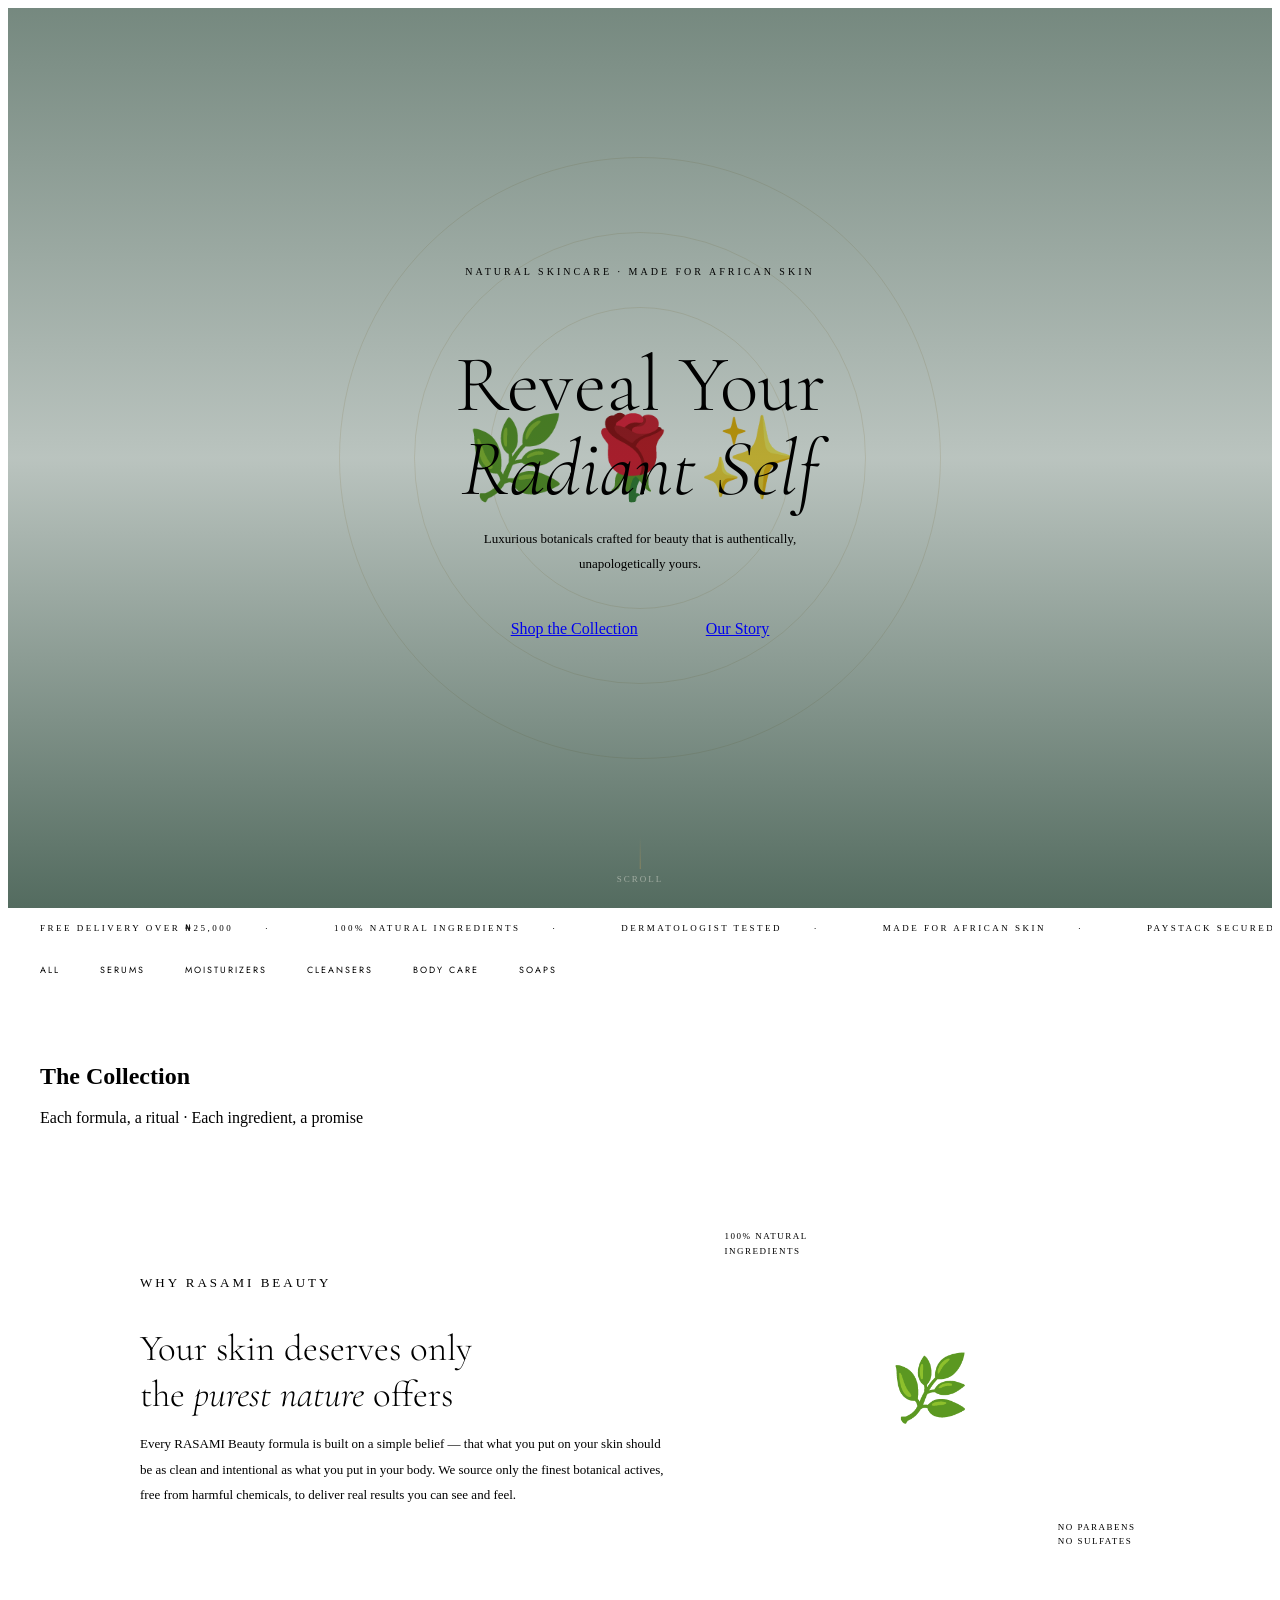
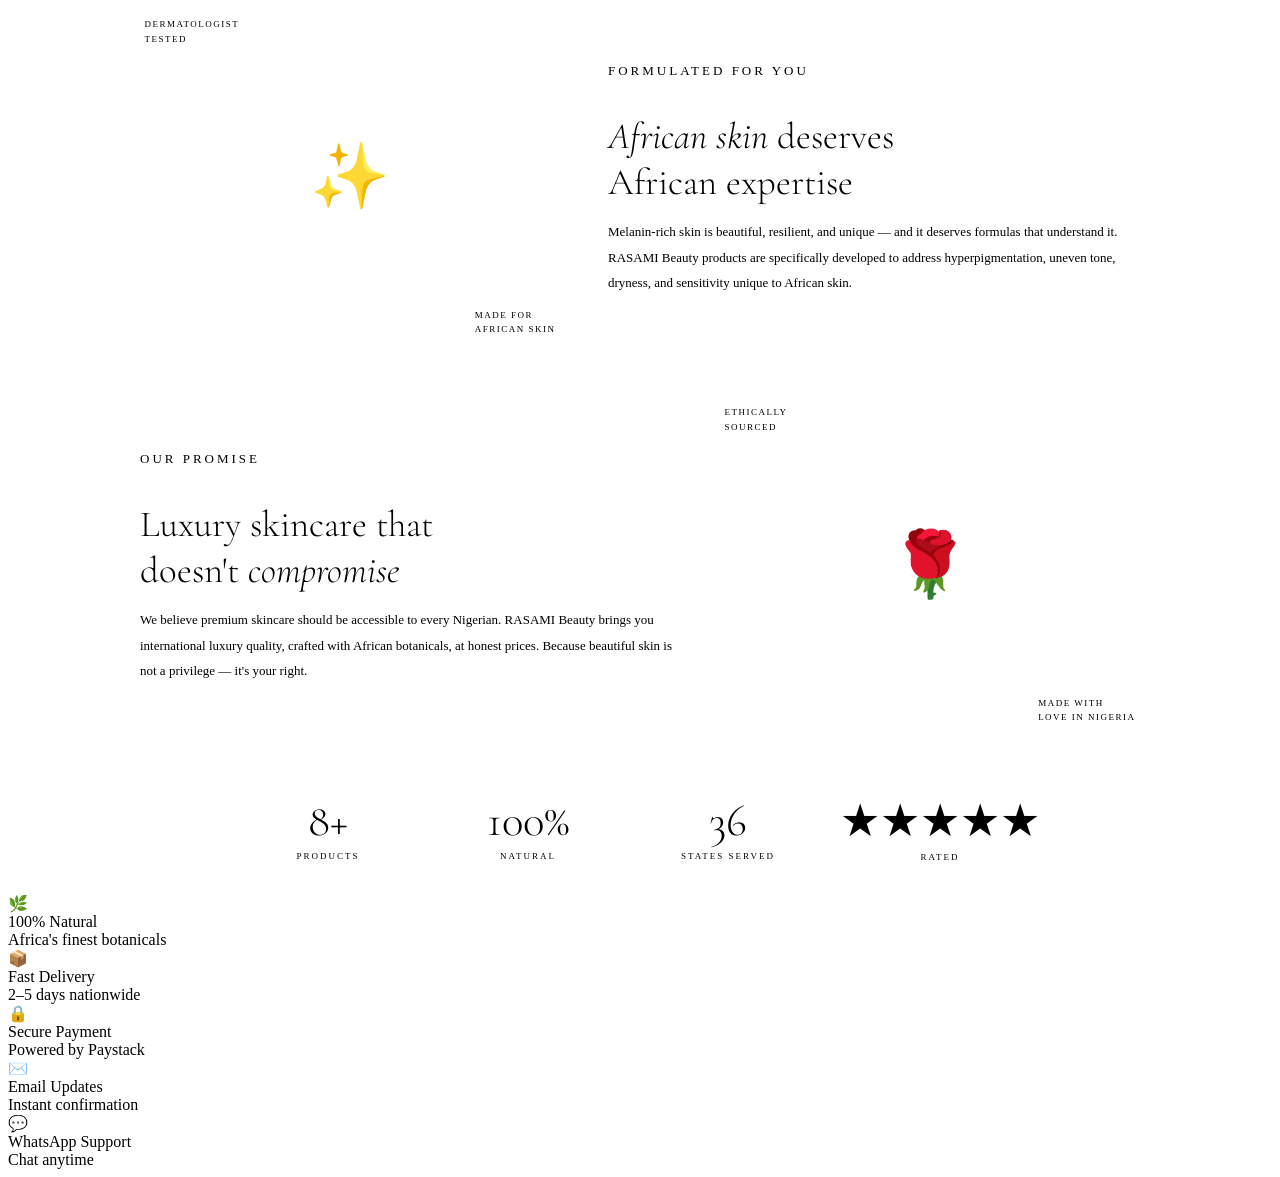
==== index.html @ 2c818f65 "Add files via upload" ====
<!DOCTYPE html>
<html lang="en">
<head>
<meta charset="UTF-8">
<meta name="viewport" content="width=device-width, initial-scale=1.0">
<title>RASAMI Beauty – Natural Skincare</title>
<script src="https://js.paystack.co/v1/inline.js"></script>
<link href="https://fonts.googleapis.com/css2?family=Cormorant+Garamond:ital,wght@0,300;0,400;0,500;1,300;1,400&family=Jost:wght@300;400;500&display=swap" rel="stylesheet">
<link rel="stylesheet" href="assets/style.css">
<style>
.video-hero{position:relative;height:100svh;min-height:500px;display:flex;align-items:center;justify-content:center;overflow:hidden;background:var(--gd)}
.video-hero video{position:absolute;inset:0;width:100%;height:100%;object-fit:cover;opacity:.45}
.video-placeholder{position:absolute;inset:0;background:linear-gradient(135deg,var(--gd) 0%,var(--gm) 50%,var(--gs) 100%);display:flex;align-items:center;justify-content:center}
.vp-emojis{font-size:clamp(48px,10vw,80px);animation:floatEmoji 4s ease-in-out infinite;letter-spacing:1rem;position:relative;z-index:1}
@keyframes floatEmoji{0%,100%{transform:translateY(0)}50%{transform:translateY(-14px)}}
.vp-ring{position:absolute;border-radius:50%;border:1px solid rgba(184,150,90,.2);animation:pulse 3s ease-in-out infinite}
.vp-r1{width:min(300px,70vw);height:min(300px,70vw)}
.vp-r2{width:min(450px,90vw);height:min(450px,90vw);animation-delay:.8s}
.vp-r3{width:min(600px,110vw);height:min(600px,110vw);animation-delay:1.6s}
@keyframes pulse{0%,100%{transform:scale(1);opacity:.5}50%{transform:scale(1.05);opacity:.2}}
.video-hero::after{content:'';position:absolute;inset:0;background:linear-gradient(to bottom,rgba(26,58,42,.6) 0%,rgba(26,58,42,.3) 50%,rgba(26,58,42,.75) 100%);pointer-events:none;z-index:1}
.hero-content{position:relative;z-index:2;text-align:center;padding:1.5rem;max-width:680px;width:100%}
.hero-tag{font-size:10px;letter-spacing:3px;text-transform:uppercase;color:var(--goldl);margin-bottom:1rem;display:block}
.hero-content h1{font-family:'Cormorant Garamond',serif;font-size:clamp(2.5rem,8vw,5rem);font-weight:300;color:var(--iv);line-height:1.05;margin-bottom:1rem}
.hero-content h1 em{color:var(--goldl);font-style:italic}
.hero-content p{color:var(--gmt);font-size:13px;font-weight:300;max-width:380px;margin:0 auto 2rem;line-height:1.9}
.hero-btns{display:flex;gap:.75rem;justify-content:center;flex-wrap:wrap}
.hero-btns a{width:auto;padding:12px 28px}
.scroll-hint{position:absolute;bottom:1.5rem;left:50%;transform:translateX(-50%);z-index:2;display:flex;flex-direction:column;align-items:center;gap:5px;color:rgba(248,244,236,.45);font-size:9px;letter-spacing:2px;text-transform:uppercase;animation:bob 2s ease-in-out infinite}
.scroll-hint span{width:1px;height:32px;background:linear-gradient(to bottom,transparent,rgba(184,150,90,.5));display:block}
@keyframes bob{0%,100%{transform:translateX(-50%) translateY(0)}50%{transform:translateX(-50%) translateY(5px)}}
.marquee-strip{background:var(--gold);padding:.55rem 0;overflow:hidden;white-space:nowrap}
.marquee-inner{display:inline-flex;animation:marquee 20s linear infinite}
.marquee-inner span{font-size:9px;letter-spacing:2.5px;text-transform:uppercase;color:var(--gd);font-weight:500;padding:0 2rem}
.marquee-inner span::after{content:'·';margin-left:2rem}
@keyframes marquee{from{transform:translateX(0)}to{transform:translateX(-50%)}}
.strip{background:var(--ivw);border-bottom:1px solid var(--ivd);padding:.75rem 1rem;display:flex;gap:.5rem;overflow-x:auto;-webkit-overflow-scrolling:touch;scrollbar-width:none}
.strip::-webkit-scrollbar{display:none}
.cat-btn{background:transparent;border:1px solid var(--ivd);padding:7px 16px;font-size:9px;letter-spacing:2px;text-transform:uppercase;color:var(--tmu);white-space:nowrap;transition:all .2s;font-weight:400;cursor:pointer;flex-shrink:0;font-family:'Jost',sans-serif}
.cat-btn.active,.cat-btn:hover{background:var(--gd);color:var(--iv);border-color:var(--gd)}
.products-section{padding:2.5rem 1rem}
.grid{display:grid;grid-template-columns:repeat(2,1fr);gap:1rem;max-width:1150px;margin:0 auto}
.pcard{background:var(--white);border:1px solid var(--ivd);transition:transform .25s,box-shadow .25s;position:relative;cursor:pointer}
.pcard:hover{transform:translateY(-4px);box-shadow:0 12px 28px rgba(26,58,42,.12)}
.pcard-img{aspect-ratio:1;overflow:hidden;position:relative;background:var(--ivw)}
.pcard-img img{width:100%;height:100%;object-fit:cover;transition:transform .4s}
.pcard:hover .pcard-img img{transform:scale(1.04)}
.badge{position:absolute;top:8px;left:8px;background:var(--gd);color:var(--iv);font-size:8px;letter-spacing:2px;text-transform:uppercase;padding:3px 8px;font-weight:400;z-index:1}
.badge.new{background:var(--gold);color:var(--gd)}
.badge.out{background:var(--danger);color:var(--white);left:auto;right:8px}
.pcard-body{padding:.75rem}
.pcard-cat{font-size:8px;letter-spacing:2px;text-transform:uppercase;color:var(--tmu);margin-bottom:3px}
.pcard-name{font-family:'Cormorant Garamond',serif;font-size:1rem;font-weight:400;color:var(--td);margin-bottom:3px;line-height:1.2}
.pcard-key{font-size:9px;color:var(--gs);margin-bottom:8px;font-weight:300;line-height:1.5}
.pcard-foot{display:flex;align-items:center;justify-content:space-between;gap:.5rem}
.pcard-price{font-size:13px;font-weight:500;color:var(--gd)}
.add-btn{background:var(--gd);color:var(--iv);border:none;padding:7px 12px;font-size:9px;letter-spacing:1.5px;text-transform:uppercase;font-weight:400;transition:background .2s;cursor:pointer;font-family:'Jost',sans-serif}
.add-btn:hover{background:var(--gs)}
.out-btn{background:var(--ivd);color:var(--tmu);border:none;padding:7px 12px;font-size:9px;text-transform:uppercase;cursor:not-allowed;font-family:'Jost',sans-serif}
.view-tip{font-size:9px;letter-spacing:1px;color:var(--tmu);display:block;text-align:center;margin-top:4px;font-weight:300}
/* HEALTH SECTION */
.health-section{padding:2.5rem 1.25rem;background:var(--iv)}
.health-inner{max-width:1000px;margin:0 auto}
.health-block{display:flex;flex-direction:column;gap:2rem;margin-bottom:2.5rem}
.health-block:last-child{margin-bottom:0}
.health-text{flex:1}
.health-tag{font-size:9px;letter-spacing:3px;text-transform:uppercase;color:var(--gold);margin-bottom:.6rem;font-weight:400}
.health-text h2{font-family:'Cormorant Garamond',serif;font-size:clamp(1.5rem,5vw,2.3rem);font-weight:300;color:var(--gd);line-height:1.25;margin-bottom:.75rem}
.health-text h2 em{color:var(--gold);font-style:italic}
.health-text p{font-size:13px;color:var(--tm);line-height:1.95;font-weight:300}
.health-img-wrap{position:relative;align-self:center;width:100%;max-width:380px;margin:0 auto}
.health-placeholder{width:100%;aspect-ratio:4/3;background:linear-gradient(135deg,var(--gd),var(--gm));display:flex;align-items:center;justify-content:center;font-size:clamp(36px,8vw,64px)}
.health-float-badge{position:absolute;background:var(--gd);color:var(--iv);padding:.5rem .9rem;font-size:9px;letter-spacing:1.5px;text-transform:uppercase;font-weight:300;line-height:1.6}
.health-float-badge.tl{top:-10px;left:-10px}
.health-float-badge.br{bottom:-10px;right:-10px;background:var(--gold);color:var(--gd)}
.health-divider{height:1px;background:linear-gradient(to right,transparent,var(--ivd),transparent);margin:2rem 0}
.stats-band{background:var(--gd);padding:2rem 1.25rem}
.stats-inner{max-width:800px;margin:0 auto;display:grid;grid-template-columns:repeat(2,1fr);gap:1.5rem;text-align:center}
.stat-item .sv{font-family:'Cormorant Garamond',serif;font-size:clamp(1.8rem,6vw,2.8rem);font-weight:300;color:var(--goldl)}
.stat-item .sl{font-size:9px;letter-spacing:2px;text-transform:uppercase;color:var(--gmt);margin-top:3px;font-weight:300}
@media(min-width:600px){
  .grid{grid-template-columns:repeat(3,1fr)}
  .health-block{flex-direction:row;align-items:center;gap:3rem}
  .health-block.rev{flex-direction:row-reverse}
  .health-img-wrap{max-width:420px;flex-shrink:0}
  .stats-inner{grid-template-columns:repeat(4,1fr)}
  .pcard-name{font-size:1.1rem}
}
@media(min-width:900px){.grid{grid-template-columns:repeat(4,1fr)}.products-section{padding:3rem 2rem}}
</style>
</head>
<body>

<section class="video-hero">
  <div class="video-placeholder">
    <div class="vp-ring vp-r1"></div><div class="vp-ring vp-r2"></div><div class="vp-ring vp-r3"></div>
    <div class="vp-emojis">🌿🌹✨</div>
  </div>
  <!--
  TO ADD YOUR VIDEO:
  1. Upload to Cloudinary → copy the URL
  2. Delete the video-placeholder div above
  3. Uncomment and replace URL below:
  <video autoplay muted loop playsinline>
    <source src="YOUR_CLOUDINARY_VIDEO_URL" type="video/mp4">
  </video>
  -->
  <div class="hero-content">
    <span class="hero-tag">Natural Skincare · Made for African Skin</span>
    <h1>Reveal Your<br><em>Radiant Self</em></h1>
    <p>Luxurious botanicals crafted for beauty that is authentically, unapologetically yours.</p>
    <div class="hero-btns">
      <a class="btn-gold" href="#products">Shop the Collection</a>
      <a class="btn-ghost" href="about.html">Our Story</a>
    </div>
  </div>
  <div class="scroll-hint"><span></span>Scroll</div>
</section>

<div class="marquee-strip">
  <div class="marquee-inner">
    <span>Free Delivery Over ₦25,000</span><span>100% Natural Ingredients</span><span>Dermatologist Tested</span>
    <span>Made for African Skin</span><span>Paystack Secured Checkout</span><span>WhatsApp Support</span>
    <span>Free Delivery Over ₦25,000</span><span>100% Natural Ingredients</span><span>Dermatologist Tested</span>
    <span>Made for African Skin</span><span>Paystack Secured Checkout</span><span>WhatsApp Support</span>
  </div>
</div>

<div class="strip">
  <button class="cat-btn active" onclick="filterCat('all',this)">All</button>
  <button class="cat-btn" onclick="filterCat('Serum',this)">Serums</button>
  <button class="cat-btn" onclick="filterCat('Moisturizer',this)">Moisturizers</button>
  <button class="cat-btn" onclick="filterCat('Cleanser',this)">Cleansers</button>
  <button class="cat-btn" onclick="filterCat('Body',this)">Body Care</button>
  <button class="cat-btn" onclick="filterCat('Soap',this)">Soaps</button>
</div>

<section class="products-section" id="products">
  <div class="sec-head reveal"><h2>The Collection</h2><p>Each formula, a ritual · Each ingredient, a promise</p></div>
  <div class="grid" id="productsGrid"></div>
</section>

<section class="health-section">
  <div class="health-inner">
    <div class="health-block reveal">
      <div class="health-text">
        <p class="health-tag">Why RASAMI Beauty</p>
        <h2>Your skin deserves only<br>the <em>purest nature</em> offers</h2>
        <p>Every RASAMI Beauty formula is built on a simple belief — that what you put on your skin should be as clean and intentional as what you put in your body. We source only the finest botanical actives, free from harmful chemicals, to deliver real results you can see and feel.</p>
      </div>
      <div class="health-img-wrap">
        <div class="health-placeholder">🌿</div>
        <div class="health-float-badge tl">100% Natural<br>Ingredients</div>
        <div class="health-float-badge br">No Parabens<br>No Sulfates</div>
      </div>
    </div>
    <div class="health-divider"></div>
    <div class="health-block rev reveal">
      <div class="health-text">
        <p class="health-tag">Formulated for You</p>
        <h2><em>African skin</em> deserves<br>African expertise</h2>
        <p>Melanin-rich skin is beautiful, resilient, and unique — and it deserves formulas that understand it. RASAMI Beauty products are specifically developed to address hyperpigmentation, uneven tone, dryness, and sensitivity unique to African skin.</p>
      </div>
      <div class="health-img-wrap">
        <div class="health-placeholder">✨</div>
        <div class="health-float-badge tl">Dermatologist<br>Tested</div>
        <div class="health-float-badge br">Made for<br>African Skin</div>
      </div>
    </div>
    <div class="health-divider"></div>
    <div class="health-block reveal">
      <div class="health-text">
        <p class="health-tag">Our Promise</p>
        <h2>Luxury skincare that<br>doesn't <em>compromise</em></h2>
        <p>We believe premium skincare should be accessible to every Nigerian. RASAMI Beauty brings you international luxury quality, crafted with African botanicals, at honest prices. Because beautiful skin is not a privilege — it's your right.</p>
      </div>
      <div class="health-img-wrap">
        <div class="health-placeholder">🌹</div>
        <div class="health-float-badge tl">Ethically<br>Sourced</div>
        <div class="health-float-badge br">Made with<br>Love in Nigeria</div>
      </div>
    </div>
  </div>
</section>

<div class="stats-band">
  <div class="stats-inner">
    <div class="stat-item"><div class="sv">8+</div><div class="sl">Products</div></div>
    <div class="stat-item"><div class="sv">100%</div><div class="sl">Natural</div></div>
    <div class="stat-item"><div class="sv">36</div><div class="sl">States Served</div></div>
    <div class="stat-item"><div class="sv">★★★★★</div><div class="sl">Rated</div></div>
  </div>
</div>

<div class="features reveal">
  <div class="feat-grid">
    <div><div class="fi">🌿</div><div class="feat-title">100% Natural</div><div class="feat-desc">Africa's finest botanicals</div></div>
    <div><div class="fi">📦</div><div class="feat-title">Fast Delivery</div><div class="feat-desc">2–5 days nationwide</div></div>
    <div><div class="fi">🔒</div><div class="feat-title">Secure Payment</div><div class="feat-desc">Powered by Paystack</div></div>
    <div><div class="fi">✉️</div><div class="feat-title">Email Updates</div><div class="feat-desc">Instant confirmation</div></div>
    <div><div class="fi">💬</div><div class="feat-title">WhatsApp Support</div><div class="feat-desc">Chat anytime</div></div>
  </div>
</div>

<script src="assets/app.js"></script>
<script>
renderNav(); renderFooter(); injectCartAndModal(); updateCartUI();
function renderProducts(filter){
  const list=filter==='all'?PRODUCTS:PRODUCTS.filter(p=>p.cat===filter);
  document.getElementById('productsGrid').innerHTML=list.map(p=>`
    <div class="pcard reveal" onclick="openProduct(${p.id})">
      <div class="pcard-img">
        <img src="${p.image}" alt="${p.name}" loading="lazy" onerror="this.parentElement.style.background='var(--ivw)';this.remove()">
        ${p.badge?`<div class="badge${p.isNew?' new':''}">${p.badge}</div>`:''}
        ${p.stock===0?`<div class="badge out">Sold Out</div>`:''}
      </div>
      <div class="pcard-body">
        <div class="pcard-cat">${p.cat}</div>
        <div class="pcard-name">${p.name}</div>
        <div class="pcard-key">${p.keyIngredients}</div>
        <div class="pcard-foot">
          <div class="pcard-price">₦${p.price.toLocaleString()}</div>
          ${p.stock>0?`<button class="add-btn" onclick="event.stopPropagation();addToCart(${p.id})">Add</button>`:`<button class="out-btn" disabled>Sold Out</button>`}
        </div>
        <span class="view-tip">Tap for details →</span>
      </div>
    </div>`).join('');
  observeReveal();
}
function filterCat(cat,btn){document.querySelectorAll('.cat-btn').forEach(b=>b.classList.remove('active'));if(btn)btn.classList.add('active');renderProducts(cat);}
function observeReveal(){const io=new IntersectionObserver(e=>e.forEach(x=>{if(x.isIntersecting)x.target.classList.add('visible');}),{threshold:.08});document.querySelectorAll('.reveal:not(.visible)').forEach(el=>io.observe(el));}
renderProducts('all'); observeReveal();
</script>
</body>
</html>
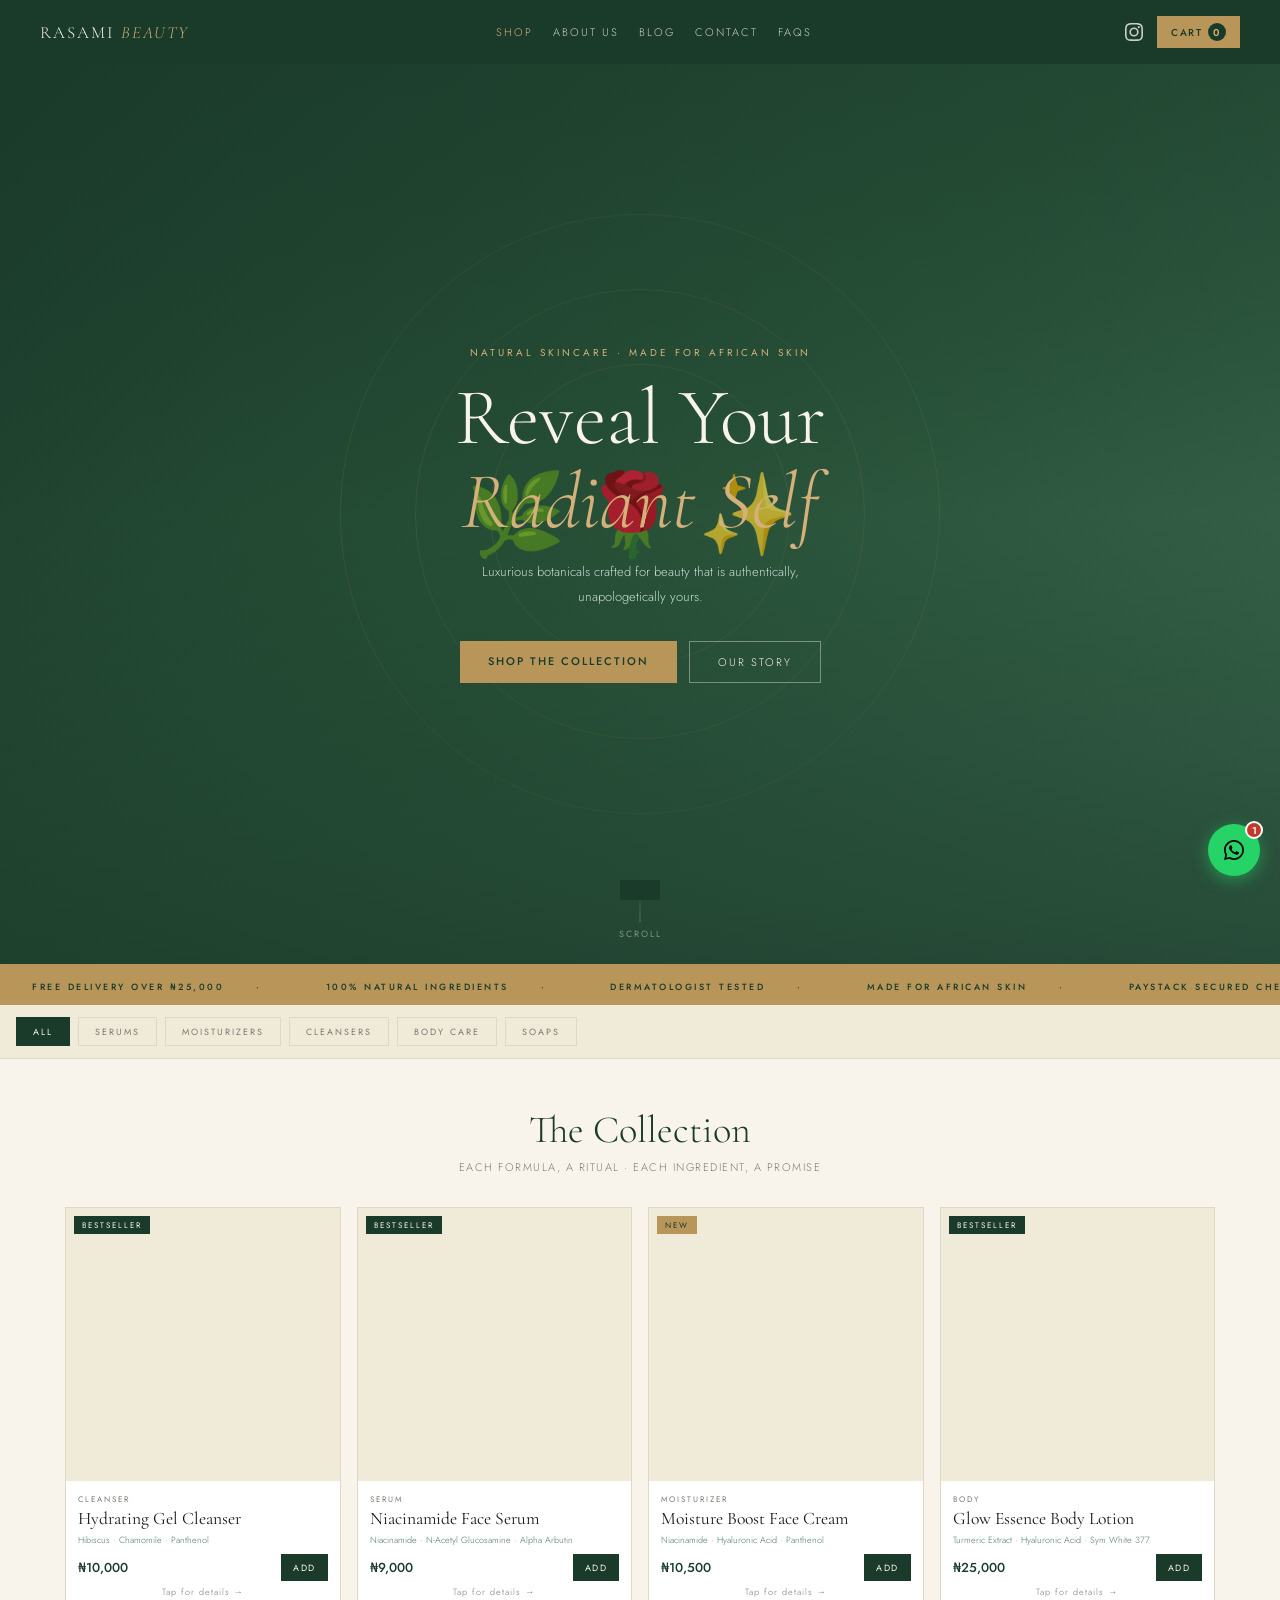
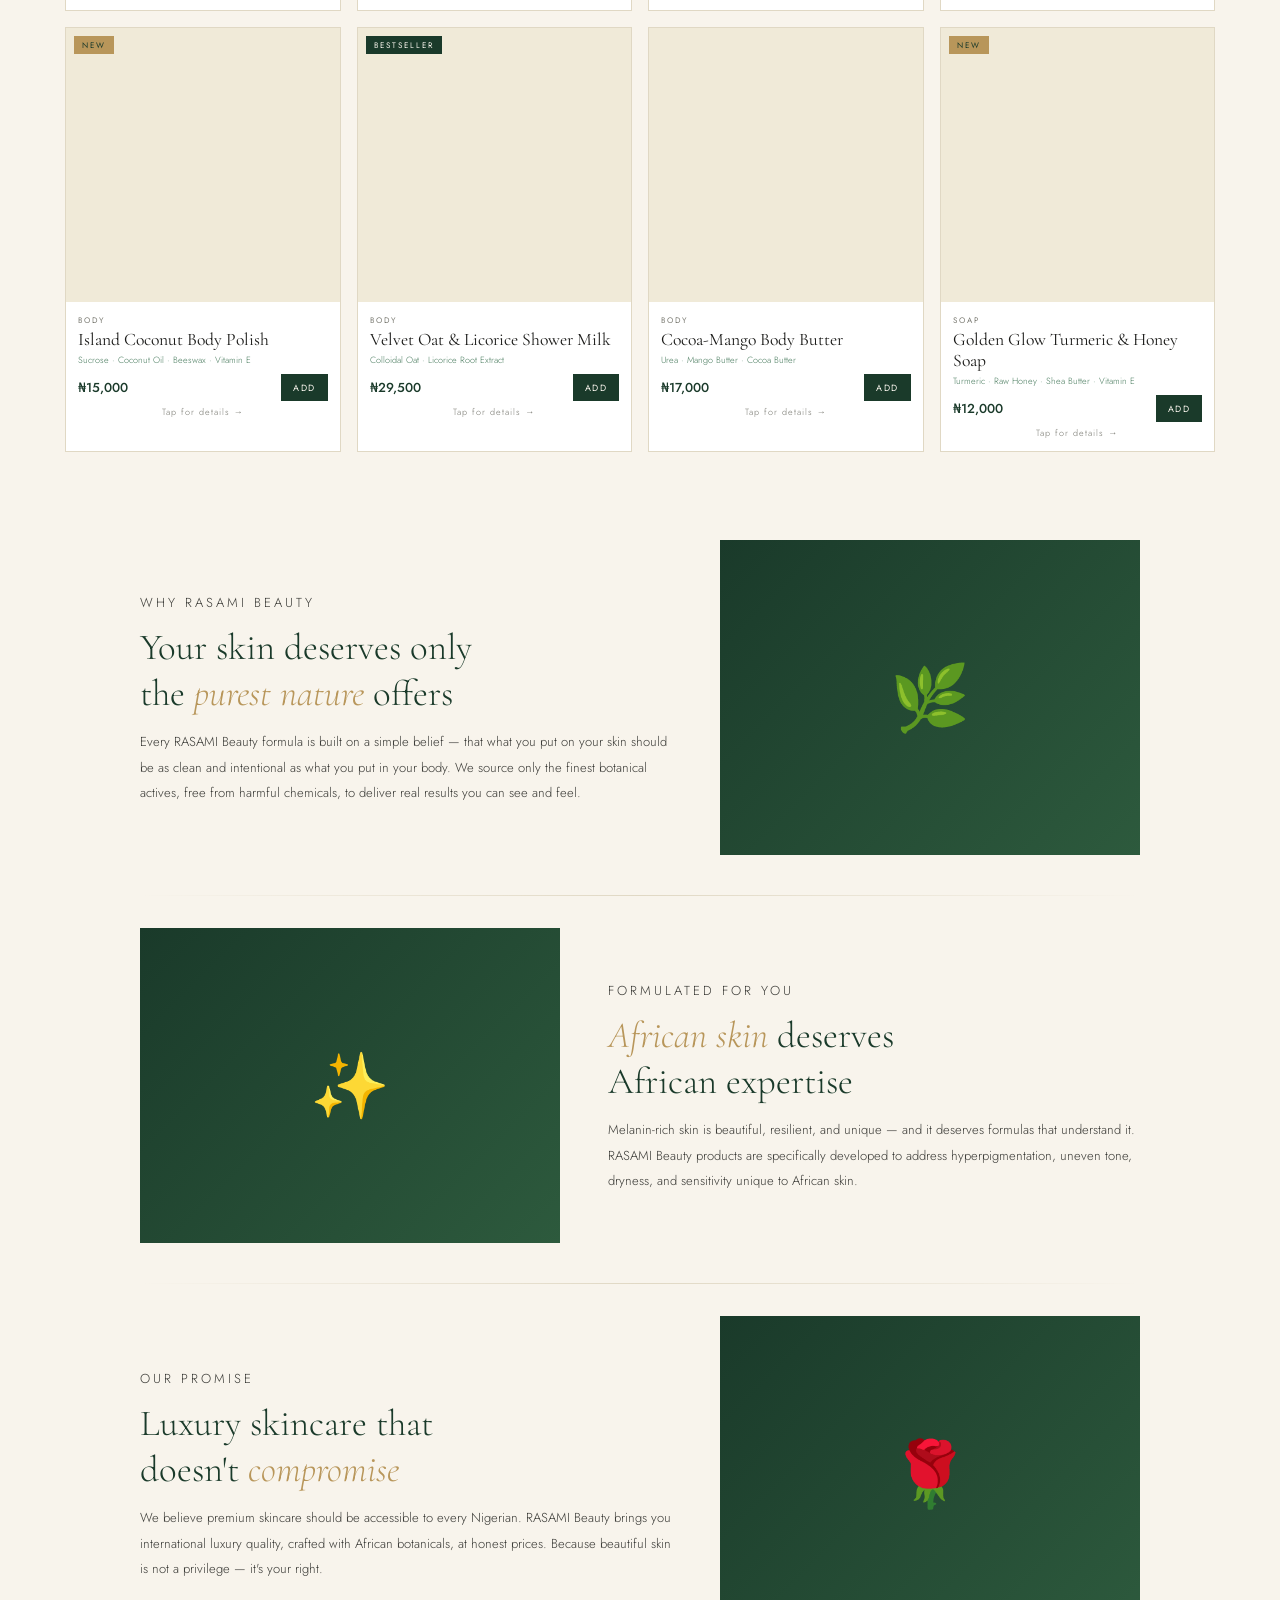
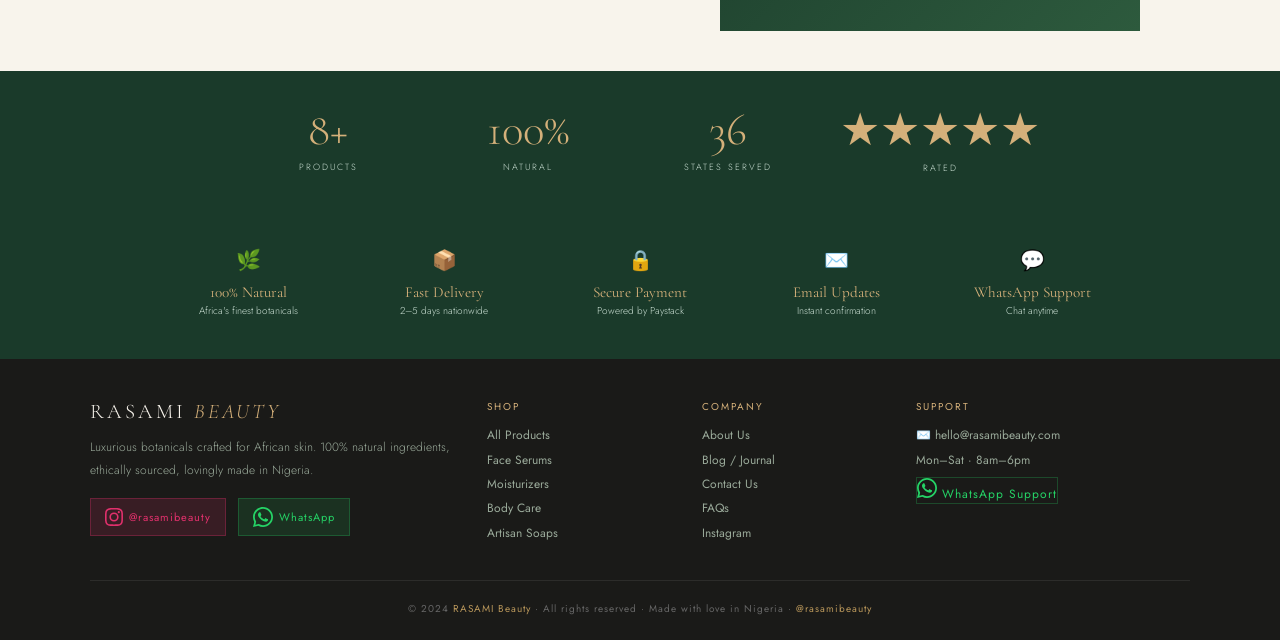
==== commit 8724b128: "Replace placeholders with images in health sections" ====
--- a/index.html
+++ b/index.html
@@ -70,6 +70,7 @@
 .health-text p{font-size:13px;color:var(--tm);line-height:1.95;font-weight:300}
 .health-img-wrap{position:relative;align-self:center;width:100%;max-width:380px;margin:0 auto}
 .health-placeholder{width:100%;aspect-ratio:4/3;background:linear-gradient(135deg,var(--gd),var(--gm));display:flex;align-items:center;justify-content:center;font-size:clamp(36px,8vw,64px)}
+.health-real-img{width:100%;aspect-ratio:4/3;object-fit:cover;display:block}
 .health-float-badge{position:absolute;background:var(--gd);color:var(--iv);padding:.5rem .9rem;font-size:9px;letter-spacing:1.5px;text-transform:uppercase;font-weight:300;line-height:1.6}
 .health-float-badge.tl{top:-10px;left:-10px}
 .health-float-badge.br{bottom:-10px;right:-10px;background:var(--gold);color:var(--gd)}
@@ -149,7 +150,7 @@
         <p>Every RASAMI Beauty formula is built on a simple belief — that what you put on your skin should be as clean and intentional as what you put in your body. We source only the finest botanical actives, free from harmful chemicals, to deliver real results you can see and feel.</p>
       </div>
       <div class="health-img-wrap">
-        <div class="health-placeholder">🌿</div>
+        <img class="health-real-img" src="https://raw.githubusercontent.com/JosephElijah99/Beauty-Brand_Phone-Web/main/Images/Honey%20and%20Honeycomb%20Realistic%20Leaf.jfif" alt="Natural skincare ingredients" onerror="this.parentElement.innerHTML='<div class=health-placeholder>🌿</div>'">
         <div class="health-float-badge tl">100% Natural<br>Ingredients</div>
         <div class="health-float-badge br">No Parabens<br>No Sulfates</div>
       </div>
@@ -162,7 +163,7 @@
         <p>Melanin-rich skin is beautiful, resilient, and unique — and it deserves formulas that understand it. RASAMI Beauty products are specifically developed to address hyperpigmentation, uneven tone, dryness, and sensitivity unique to African skin.</p>
       </div>
       <div class="health-img-wrap">
-        <div class="health-placeholder">✨</div>
+        <img class="health-real-img" src="https://raw.githubusercontent.com/JosephElijah99/Rasama-Beauty-Brand-Website/main/Images/AMB%20Brand%201.JPG" alt="RASAMI Beauty brand ambassador" onerror="this.parentElement.innerHTML='<div class=health-placeholder>✨</div>'">
         <div class="health-float-badge tl">Dermatologist<br>Tested</div>
         <div class="health-float-badge br">Made for<br>African Skin</div>
       </div>
@@ -175,7 +176,7 @@
         <p>We believe premium skincare should be accessible to every Nigerian. RASAMI Beauty brings you international luxury quality, crafted with African botanicals, at honest prices. Because beautiful skin is not a privilege — it's your right.</p>
       </div>
       <div class="health-img-wrap">
-        <div class="health-placeholder">🌹</div>
+        <img class="health-real-img" src="https://raw.githubusercontent.com/JosephElijah99/Rasama-Beauty-Brand-Website/main/Images/AMB%20Brand%206.JPG" alt="RASAMI Beauty luxury skincare" onerror="this.parentElement.innerHTML='<div class=health-placeholder>🌹</div>'">
         <div class="health-float-badge tl">Ethically<br>Sourced</div>
         <div class="health-float-badge br">Made with<br>Love in Nigeria</div>
       </div>
--- a/assets/style.css
+++ b/assets/style.css
@@ -0,0 +1,212 @@
+/* ── RASAMI Beauty – Global Stylesheet – Mobile First ── */
+*{box-sizing:border-box;margin:0;padding:0}
+:root{
+  --gd:#1a3a2a;--gm:#2d5a3d;--gs:#4a7c5f;--gmt:#c8ddd1;
+  --iv:#f8f4ec;--ivw:#f0ead8;--ivd:#e0d8c4;
+  --gold:#b8965a;--goldl:#d4b07a;
+  --td:#1a1a18;--tm:#3a3a36;--tmu:#7a7a72;
+  --white:#ffffff;--danger:#c0392b;--success:#1a7a4a;
+  --wa:#25D366;--wa-dark:#128C7E;
+}
+html{-webkit-text-size-adjust:100%}
+body{font-family:'Jost',sans-serif;background:var(--iv);color:var(--td);min-height:100vh;overflow-x:hidden}
+a{text-decoration:none;color:inherit}
+button{font-family:'Jost',sans-serif;cursor:pointer}
+img{max-width:100%;display:block}
+
+/* ── NAV ── */
+nav{background:var(--gd);padding:0 1rem;display:flex;align-items:center;justify-content:space-between;height:60px;position:sticky;top:0;z-index:200}
+.nav-logo{font-family:'Cormorant Garamond',serif;font-size:17px;font-weight:300;color:var(--iv);letter-spacing:2px;text-transform:uppercase;flex-shrink:0}
+.nav-logo em{color:var(--goldl);font-style:italic}
+.nav-links{display:none;gap:1.25rem;align-items:center}
+.nav-links.mob-open{display:flex;flex-direction:column;position:fixed;top:60px;left:0;right:0;background:var(--gd);padding:1.5rem;gap:1rem;z-index:250;border-top:1px solid rgba(255,255,255,.1)}
+.nl{color:rgba(248,244,236,.8);font-size:12px;letter-spacing:2px;text-transform:uppercase;font-weight:300;cursor:pointer;transition:color .2s;text-decoration:none;padding:.5rem 0;border-bottom:1px solid rgba(255,255,255,.08);width:100%;display:block}
+.nl:last-child{border-bottom:none}
+.nl:hover,.nl.active{color:var(--goldl)}
+.nav-right{display:flex;gap:.5rem;align-items:center}
+.insta-nav-btn{color:rgba(248,244,236,.8);transition:color .2s;display:flex;align-items:center;padding:6px}
+.insta-nav-btn:hover{color:var(--goldl)}
+.cart-btn{background:var(--gold);color:var(--gd);padding:7px 14px;border:none;font-size:10px;letter-spacing:1.5px;text-transform:uppercase;font-weight:500;transition:background .2s;display:flex;align-items:center;gap:6px;white-space:nowrap}
+.cart-btn:hover{background:var(--goldl)}
+.cart-count{background:var(--gd);color:var(--goldl);width:18px;height:18px;border-radius:50%;font-size:10px;display:flex;align-items:center;justify-content:center;font-weight:600}
+.mob-btn{background:none;border:none;color:var(--iv);font-size:22px;padding:4px;display:flex;align-items:center}
+
+/* ── BUTTONS ── */
+.btn-gold{background:var(--gold);color:var(--gd);padding:12px 28px;border:none;font-size:11px;letter-spacing:2px;text-transform:uppercase;font-weight:500;transition:background .2s;cursor:pointer;display:inline-block;text-align:center;width:100%}
+.btn-gold:hover{background:var(--goldl)}
+.btn-ghost{background:transparent;color:var(--iv);padding:12px 28px;border:1px solid rgba(248,244,236,.4);font-size:11px;letter-spacing:2px;text-transform:uppercase;font-weight:300;transition:border-color .2s;cursor:pointer;display:inline-block;text-align:center;width:100%}
+.btn-ghost:hover{border-color:var(--iv)}
+.btn-green{background:var(--gd);color:var(--iv);padding:11px 24px;border:none;font-size:11px;letter-spacing:2px;text-transform:uppercase;font-weight:500;transition:background .2s;cursor:pointer;display:inline-block;text-align:center}
+.btn-green:hover{background:var(--gs)}
+
+/* ── PAGE BANNER ── */
+.page-banner{background:linear-gradient(135deg,var(--gd) 0%,var(--gm) 60%,var(--gs) 100%);padding:2.5rem 1.25rem;text-align:center;position:relative;overflow:hidden}
+.page-banner::before{content:'';position:absolute;inset:0;background:radial-gradient(circle at 20% 80%,rgba(184,150,90,.12) 0%,transparent 50%)}
+.page-banner-tag{font-size:10px;letter-spacing:3px;text-transform:uppercase;color:var(--goldl);margin-bottom:.6rem;position:relative}
+.page-banner h1{font-family:'Cormorant Garamond',serif;font-size:clamp(1.8rem,6vw,3rem);font-weight:300;color:var(--iv);position:relative;margin-bottom:.5rem;line-height:1.15}
+.page-banner p{color:var(--gmt);font-size:13px;font-weight:300;max-width:480px;margin:0 auto;line-height:1.9;position:relative}
+
+/* ── SEC HEAD ── */
+.sec-head{text-align:center;margin-bottom:2rem}
+.sec-head h2{font-family:'Cormorant Garamond',serif;font-size:clamp(1.8rem,5vw,2.4rem);font-weight:300;color:var(--gd);margin-bottom:.4rem}
+.sec-head p{font-size:11px;color:var(--tmu);letter-spacing:1.5px;text-transform:uppercase;font-weight:300}
+
+/* ── FEATURES ── */
+.features{padding:2.5rem 1.25rem;background:var(--gd)}
+.feat-grid{max-width:960px;margin:0 auto;display:grid;grid-template-columns:repeat(3,1fr);gap:1.25rem;text-align:center}
+.fi{font-size:20px;margin-bottom:.5rem}
+.feat-title{font-family:'Cormorant Garamond',serif;font-size:.95rem;font-weight:400;color:var(--goldl);margin-bottom:2px}
+.feat-desc{font-size:10px;color:var(--gmt);font-weight:300;line-height:1.6}
+
+/* ── FOOTER ── */
+.site-footer{background:var(--td);color:var(--tmu);padding:2.5rem 1.25rem 1.5rem}
+.footer-grid{display:grid;grid-template-columns:1fr 1fr;gap:2rem;max-width:1100px;margin:0 auto 2rem}
+.footer-brand{grid-column:1/-1}
+.logo-f{font-family:'Cormorant Garamond',serif;font-size:1.3rem;font-weight:300;color:var(--iv);letter-spacing:3px;text-transform:uppercase}
+.logo-f em{color:var(--goldl);font-style:italic}
+.footer-brand p{font-size:12px;line-height:1.9;margin-top:.75rem;font-weight:300;color:#9aaa9a}
+.footer-socials{display:flex;gap:.75rem;margin-top:1rem;flex-wrap:wrap}
+.soc-btn{display:flex;align-items:center;gap:6px;padding:8px 14px;font-size:11px;letter-spacing:1px;font-family:'Jost',sans-serif;transition:all .2s;cursor:pointer;border:none;text-decoration:none}
+.ig-btn{background:rgba(225,48,108,.15);border:1px solid rgba(225,48,108,.3);color:#e1306c}
+.ig-btn:hover{background:rgba(225,48,108,.25)}
+.wa-btn{background:rgba(37,211,102,.12);border:1px solid rgba(37,211,102,.25);color:var(--wa)}
+.wa-btn:hover{background:rgba(37,211,102,.22)}
+.footer-col h4{font-size:10px;letter-spacing:2px;text-transform:uppercase;color:var(--goldl);margin-bottom:.75rem;font-weight:400}
+.footer-col a,.footer-col span,.footer-col button{display:block;font-size:12px;color:#9aaa9a;margin-bottom:.4rem;transition:color .2s;padding:0;background:none;border:none;text-align:left;font-family:'Jost',sans-serif}
+.footer-col a:hover,.footer-col button:hover{color:var(--iv)}
+.wa-footer-btn{display:flex;align-items:center;gap:8px;background:rgba(37,211,102,.12);border:1px solid rgba(37,211,102,.25)!important;padding:8px 12px;margin-top:.5rem;color:var(--wa)!important;font-size:11px;letter-spacing:1px;transition:background .2s;cursor:pointer;font-family:'Jost',sans-serif;width:auto!important}
+.wa-footer-btn:hover{background:rgba(37,211,102,.22)}
+.footer-bottom{border-top:1px solid rgba(255,255,255,.08);padding-top:1.25rem;text-align:center;font-size:10px;letter-spacing:1px;color:#666;max-width:1100px;margin:0 auto}
+.footer-bottom span{color:var(--gold)}
+
+/* ── PRODUCT DETAIL MODAL ── */
+.product-modal-bg{display:none;position:fixed;inset:0;background:rgba(0,0,0,.6);z-index:600;align-items:flex-end;justify-content:center;padding:0}
+.product-modal-bg.open{display:flex}
+.product-modal{background:var(--iv);width:100%;max-height:92vh;overflow-y:auto;position:relative;border-radius:16px 16px 0 0}
+.pm-x{position:sticky;top:0;left:100%;float:right;background:var(--gd);border:none;color:var(--iv);width:36px;height:36px;font-size:16px;display:flex;align-items:center;justify-content:center;z-index:10;margin:8px 8px 0 0;border-radius:50%;flex-shrink:0}
+.pm-inner{display:flex;flex-direction:column}
+.pm-img-wrap{width:100%;height:280px;background:var(--ivw);flex-shrink:0;overflow:hidden}
+.pm-info{padding:1.25rem}
+.pm-cat{font-size:9px;letter-spacing:2.5px;text-transform:uppercase;color:var(--tmu);margin-bottom:4px}
+.pm-badge{display:inline-block;background:var(--gd);color:var(--iv);font-size:9px;letter-spacing:2px;text-transform:uppercase;padding:3px 10px;margin-bottom:.5rem}
+.pm-badge.new{background:var(--gold);color:var(--gd)}
+.pm-name{font-family:'Cormorant Garamond',serif;font-size:1.6rem;font-weight:300;color:var(--gd);line-height:1.2;margin-bottom:.4rem}
+.pm-price{font-size:1.2rem;font-weight:500;color:var(--gold);margin-bottom:.75rem}
+.pm-key-ing{font-size:12px;color:var(--gm);background:var(--ivw);padding:.6rem .9rem;border-left:3px solid var(--gold);margin-bottom:.75rem;line-height:1.6}
+.pm-divider{height:1px;background:var(--ivd);margin:.75rem 0}
+.pm-section-title{font-size:10px;letter-spacing:2px;text-transform:uppercase;color:var(--gd);font-weight:500;margin:.75rem 0 .35rem}
+.pm-text{font-size:13px;color:var(--tm);line-height:1.85;font-weight:300}
+.pm-small{font-size:11px;color:var(--tmu)}
+.pm-caution{color:var(--danger);font-size:11px}
+.pm-list{padding-left:1.25rem;margin:.25rem 0}
+.pm-list li{font-size:13px;color:var(--tm);line-height:1.85;margin-bottom:.2rem;font-weight:300}
+.pm-actions{display:flex;flex-direction:column;gap:.75rem;margin-top:1.5rem;padding-top:1rem;border-top:1px solid var(--ivd)}
+.pm-add-btn{width:100%;background:var(--gd);color:var(--iv);border:none;padding:14px;font-family:'Jost',sans-serif;font-size:11px;letter-spacing:2px;text-transform:uppercase;font-weight:500;transition:background .2s}
+.pm-add-btn:hover{background:var(--gs)}
+.pm-close-btn{width:100%;background:transparent;color:var(--tmu);border:1px solid var(--ivd);padding:12px;font-family:'Jost',sans-serif;font-size:11px;letter-spacing:2px;text-transform:uppercase;font-weight:300}
+
+/* ── CART DRAWER ── */
+.cart-drawer{position:fixed;right:0;top:60px;bottom:0;width:100%;max-width:380px;background:var(--iv);border-left:1px solid var(--ivd);z-index:300;display:flex;flex-direction:column;transform:translateX(100%);transition:transform .3s ease}
+.cart-drawer.open{transform:translateX(0)}
+.drawer-head{padding:1rem 1.25rem;border-bottom:1px solid var(--ivd);display:flex;justify-content:space-between;align-items:center;background:var(--gd);flex-shrink:0}
+.drawer-head h3{font-family:'Cormorant Garamond',serif;font-size:1.2rem;font-weight:300;color:var(--iv);letter-spacing:2px}
+.close-x{background:none;border:none;color:rgba(248,244,236,.7);font-size:18px;line-height:1;cursor:pointer;padding:4px}
+.close-x:hover{color:var(--iv)}
+.cart-items{flex:1;overflow-y:auto;padding:.75rem 1rem;-webkit-overflow-scrolling:touch}
+.cart-empty{text-align:center;padding:3rem 1rem;color:var(--tmu);font-size:12px;font-weight:300;line-height:2}
+.ci{display:flex;gap:10px;padding:.75rem 0;border-bottom:1px solid var(--ivd);align-items:flex-start}
+.ci-img{width:48px;height:48px;flex-shrink:0;background:var(--ivw);overflow:hidden}
+.ci-info{flex:1;min-width:0}
+.ci-name{font-family:'Cormorant Garamond',serif;font-size:.95rem;font-weight:400;color:var(--td);margin-bottom:2px;white-space:nowrap;overflow:hidden;text-overflow:ellipsis}
+.ci-price{font-size:12px;color:var(--gold);font-weight:500}
+.ci-qty{display:flex;align-items:center;gap:6px;margin-top:5px}
+.qb{background:var(--ivw);border:1px solid var(--ivd);width:24px;height:24px;font-size:14px;color:var(--td);display:flex;align-items:center;justify-content:center;cursor:pointer}
+.qv{font-size:12px;min-width:18px;text-align:center}
+.ci-rm{background:none;border:none;color:var(--tmu);font-size:14px;padding:4px;cursor:pointer;flex-shrink:0}
+.cart-foot{padding:1rem;border-top:1px solid var(--ivd);background:var(--white);flex-shrink:0}
+.cart-total-row{display:flex;justify-content:space-between;margin-bottom:.75rem;align-items:baseline}
+.cart-total-row span:first-child{font-size:10px;letter-spacing:2px;text-transform:uppercase;color:var(--tmu)}
+.cart-total-row span:last-child{font-family:'Cormorant Garamond',serif;font-size:1.4rem;font-weight:400;color:var(--gd)}
+.checkout-btn{width:100%;background:var(--gd);color:var(--iv);border:none;padding:13px;font-size:11px;letter-spacing:2px;text-transform:uppercase;font-weight:500;transition:background .2s;margin-bottom:8px;cursor:pointer}
+.checkout-btn:hover{background:var(--gs)}
+.secure-note{font-size:10px;color:var(--tmu);text-align:center;letter-spacing:.5px}
+
+/* ── CHECKOUT MODAL ── */
+.modal-bg{display:none;position:fixed;inset:0;background:rgba(26,58,42,.55);z-index:400;align-items:flex-end;justify-content:center;padding:0}
+.modal-bg.open{display:flex}
+.modal{background:var(--iv);width:100%;max-height:92vh;overflow-y:auto;border-radius:16px 16px 0 0;-webkit-overflow-scrolling:touch}
+.modal-head{background:var(--gd);padding:1rem 1.25rem;display:flex;justify-content:space-between;align-items:center;position:sticky;top:0;z-index:5;border-radius:16px 16px 0 0}
+.modal-head h3{font-family:'Cormorant Garamond',serif;font-size:1.2rem;font-weight:300;color:var(--iv);letter-spacing:2px}
+.modal-body{padding:1.25rem}
+.form-lbl{display:block;font-size:9px;letter-spacing:2.5px;text-transform:uppercase;color:var(--tmu);margin-bottom:5px;font-weight:400}
+.form-inp{width:100%;padding:12px;border:1px solid var(--ivd);background:var(--white);font-family:'Jost',sans-serif;font-size:14px;color:var(--td);outline:none;transition:border-color .2s;margin-bottom:.9rem;-webkit-appearance:none;border-radius:0}
+.form-inp:focus{border-color:var(--gs)}
+.form-row2{display:grid;grid-template-columns:1fr 1fr;gap:.75rem}
+.order-sum{background:var(--ivw);padding:1rem;margin-bottom:1.25rem;border:1px solid var(--ivd)}
+.os-title{font-size:9px;letter-spacing:2px;text-transform:uppercase;color:var(--tmu);margin-bottom:.6rem}
+.os-line{display:flex;justify-content:space-between;font-size:12px;color:var(--tm);margin-bottom:3px}
+.os-total{display:flex;justify-content:space-between;font-weight:500;margin-top:8px;padding-top:8px;border-top:1px solid var(--ivd);color:var(--gd);font-size:13px}
+.pay-btn{width:100%;background:var(--gold);color:var(--gd);border:none;padding:14px;font-size:11px;letter-spacing:2px;text-transform:uppercase;font-weight:500;transition:background .2s;margin-bottom:8px;cursor:pointer}
+.pay-btn:hover{background:var(--goldl)}
+.pay-note{font-size:10px;color:var(--tmu);text-align:center}
+.success-view{display:none;padding:2.5rem 1.5rem;text-align:center}
+.success-view.show{display:block}
+.suc-icon{font-size:48px;margin-bottom:1rem}
+.success-view h2{font-family:'Cormorant Garamond',serif;font-size:1.8rem;font-weight:300;color:var(--gd);margin-bottom:.75rem}
+.success-view p{font-size:12px;color:var(--tmu);line-height:1.9;font-weight:300;margin-bottom:.5rem}
+.email-box{background:var(--ivw);border:1px solid var(--ivd);padding:1rem;margin:.75rem 0;text-align:left}
+.eb-label{font-size:9px;letter-spacing:2px;text-transform:uppercase;color:var(--goldl);margin-bottom:.4rem}
+.email-box p{font-size:11px;color:var(--tm);line-height:1.7}
+
+/* ── WHATSAPP WIDGET ── */
+.wa-widget{position:fixed;bottom:1.5rem;right:1.25rem;z-index:500;display:flex;flex-direction:column;align-items:flex-end;gap:.6rem}
+.wa-popup{background:var(--white);border:1px solid var(--ivd);border-radius:12px 12px 0 12px;padding:1.1rem;max-width:min(280px,calc(100vw - 2.5rem));box-shadow:0 8px 32px rgba(0,0,0,.15);display:none;animation:fadeUp .25s ease;position:relative}
+.wa-popup.open{display:block}
+@keyframes fadeUp{from{opacity:0;transform:translateY(10px)}to{opacity:1;transform:translateY(0)}}
+.wa-popup-head{display:flex;align-items:center;gap:10px;margin-bottom:.6rem;padding-bottom:.6rem;border-bottom:1px solid var(--ivd)}
+.wa-avatar{width:40px;height:40px;background:var(--wa);border-radius:50%;display:flex;align-items:center;justify-content:center;font-size:20px;flex-shrink:0}
+.wa-agent{font-size:13px;font-weight:500;color:var(--td)}
+.wa-status{font-size:10px;color:var(--success)}
+.wa-msg{background:var(--ivw);border-radius:0 8px 8px 8px;padding:.65rem .9rem;font-size:12px;color:var(--tm);line-height:1.7;margin-bottom:.75rem}
+.wa-msg strong{color:var(--gd)}
+.wa-start{width:100%;background:var(--wa);color:var(--white);border:none;padding:10px;font-family:'Jost',sans-serif;font-size:11px;letter-spacing:1.5px;text-transform:uppercase;font-weight:500;border-radius:6px;transition:background .2s;display:flex;align-items:center;justify-content:center;gap:7px;cursor:pointer}
+.wa-start:hover{background:var(--wa-dark)}
+.wa-fab{width:52px;height:52px;background:var(--wa);border:none;border-radius:50%;display:flex;align-items:center;justify-content:center;box-shadow:0 4px 16px rgba(37,211,102,.5);transition:transform .2s;cursor:pointer;position:relative}
+.wa-fab:hover{transform:scale(1.08)}
+.wa-notif{position:absolute;top:-3px;right:-3px;width:18px;height:18px;background:var(--danger);border-radius:50%;color:var(--white);font-size:10px;font-weight:600;display:flex;align-items:center;justify-content:center;border:2px solid var(--white)}
+.wa-close-popup{position:absolute;top:8px;right:10px;background:none;border:none;color:var(--tmu);font-size:15px;cursor:pointer;padding:2px}
+
+/* ── TOAST ── */
+.toast{position:fixed;bottom:5rem;left:50%;transform:translateX(-50%) translateY(80px);background:var(--gd);color:var(--iv);padding:10px 20px;font-size:11px;letter-spacing:1.5px;text-transform:uppercase;z-index:999;transition:transform .3s;white-space:nowrap;pointer-events:none;border-radius:2px}
+.toast.show{transform:translateX(-50%) translateY(0)}
+
+/* ── REVEAL ANIMATION ── */
+.reveal{opacity:0;transform:translateY(24px);transition:opacity .5s ease,transform .5s ease}
+.reveal.visible{opacity:1;transform:translateY(0)}
+
+/* ── TABLET (600px+) ── */
+@media(min-width:600px){
+  nav{padding:0 1.5rem;height:64px}
+  .cart-drawer{top:64px}
+  .btn-gold,.btn-ghost{width:auto}
+  .footer-grid{grid-template-columns:2fr 1fr 1fr}
+  .footer-brand{grid-column:auto}
+  .feat-grid{grid-template-columns:repeat(5,1fr)}
+  .pm-inner{flex-direction:row}
+  .pm-img-wrap{width:45%;height:auto;min-height:380px;flex-shrink:0}
+  .pm-info{flex:1;padding:1.5rem;overflow-y:auto;max-height:80vh}
+  .product-modal{border-radius:12px;max-width:820px;max-height:85vh}
+  .product-modal-bg{align-items:center;padding:1.5rem}
+  .modal-bg{align-items:center;padding:1rem}
+  .modal{border-radius:8px;max-width:500px;max-height:90vh}
+  .modal-head{border-radius:8px 8px 0 0}
+  nav .nav-links{display:flex;flex-direction:row;position:static;padding:0;border:none;background:transparent;gap:1.25rem}
+  .nl{border-bottom:none;padding:0;width:auto;font-size:11px}
+  .mob-btn{display:none}
+}
+
+/* ── DESKTOP (900px+) ── */
+@media(min-width:900px){
+  nav{padding:0 2.5rem}
+  .footer-grid{grid-template-columns:2fr 1fr 1fr 1.5fr}
+}
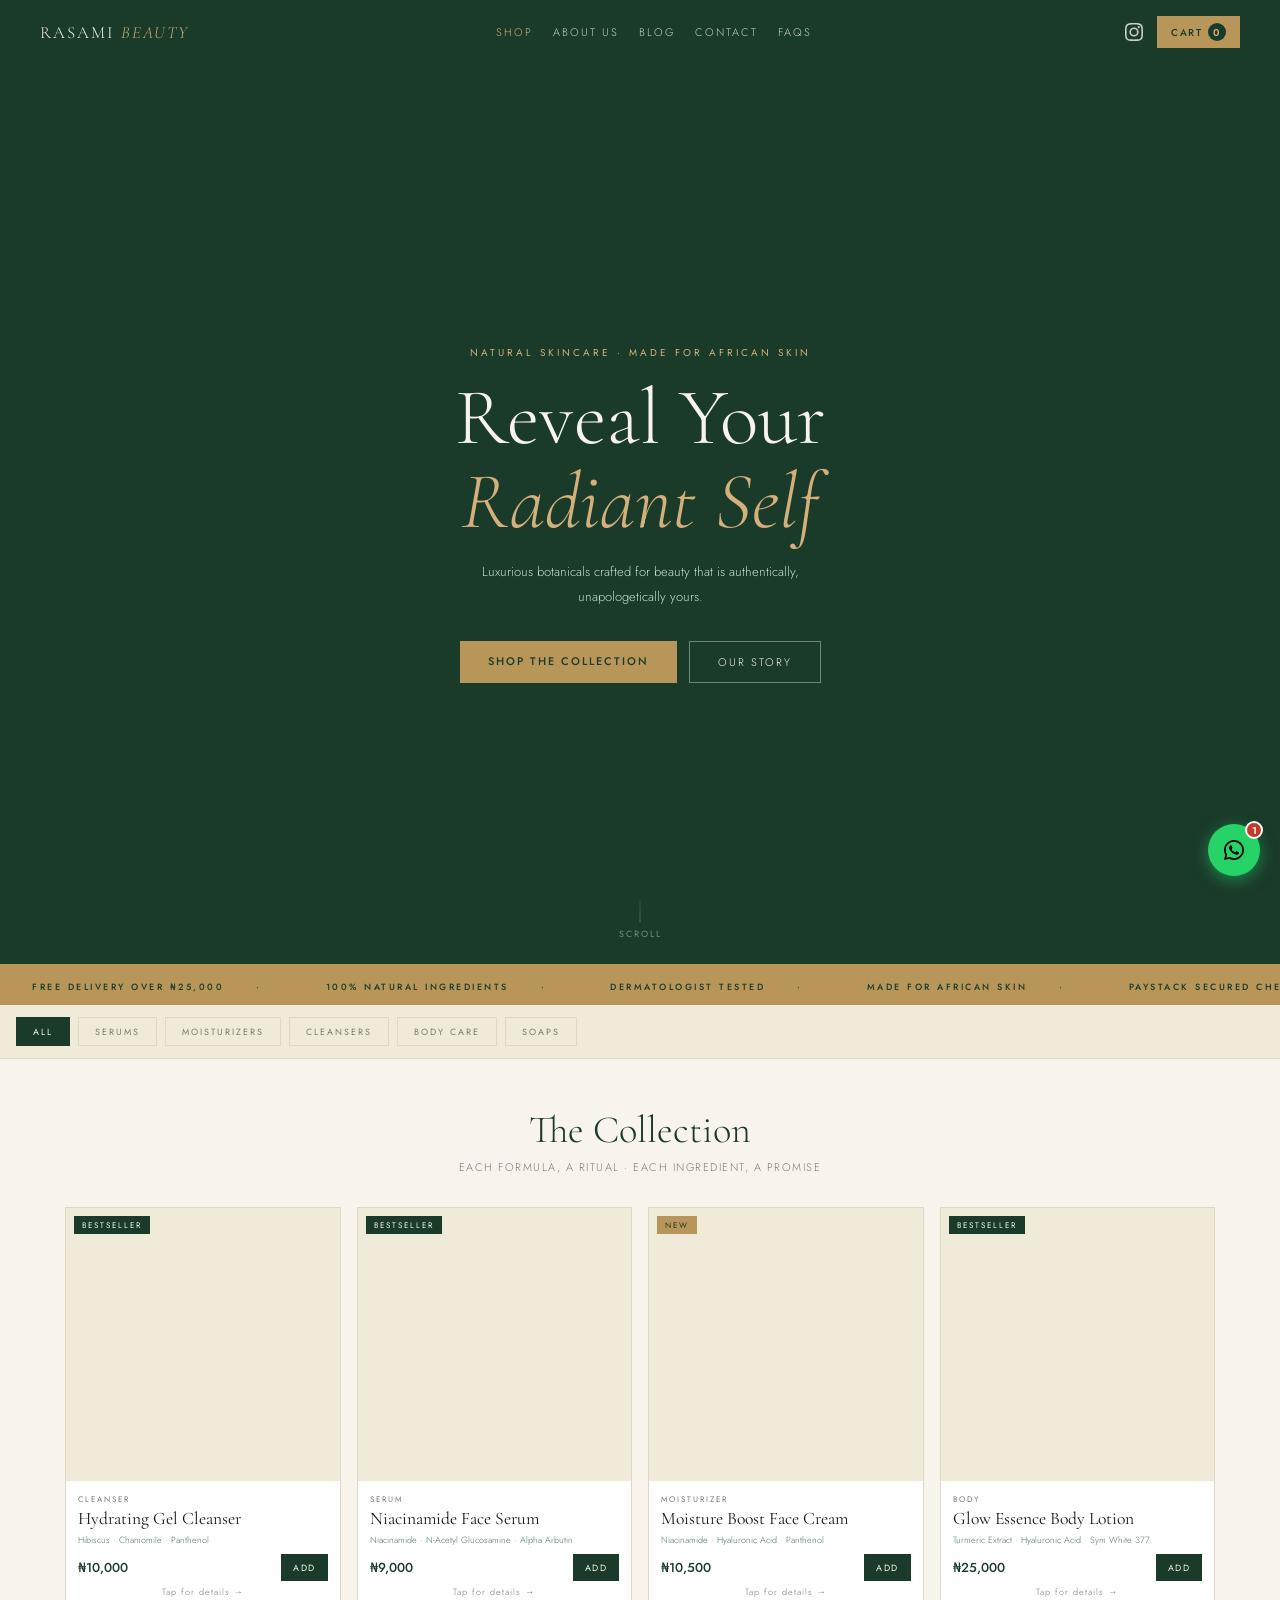
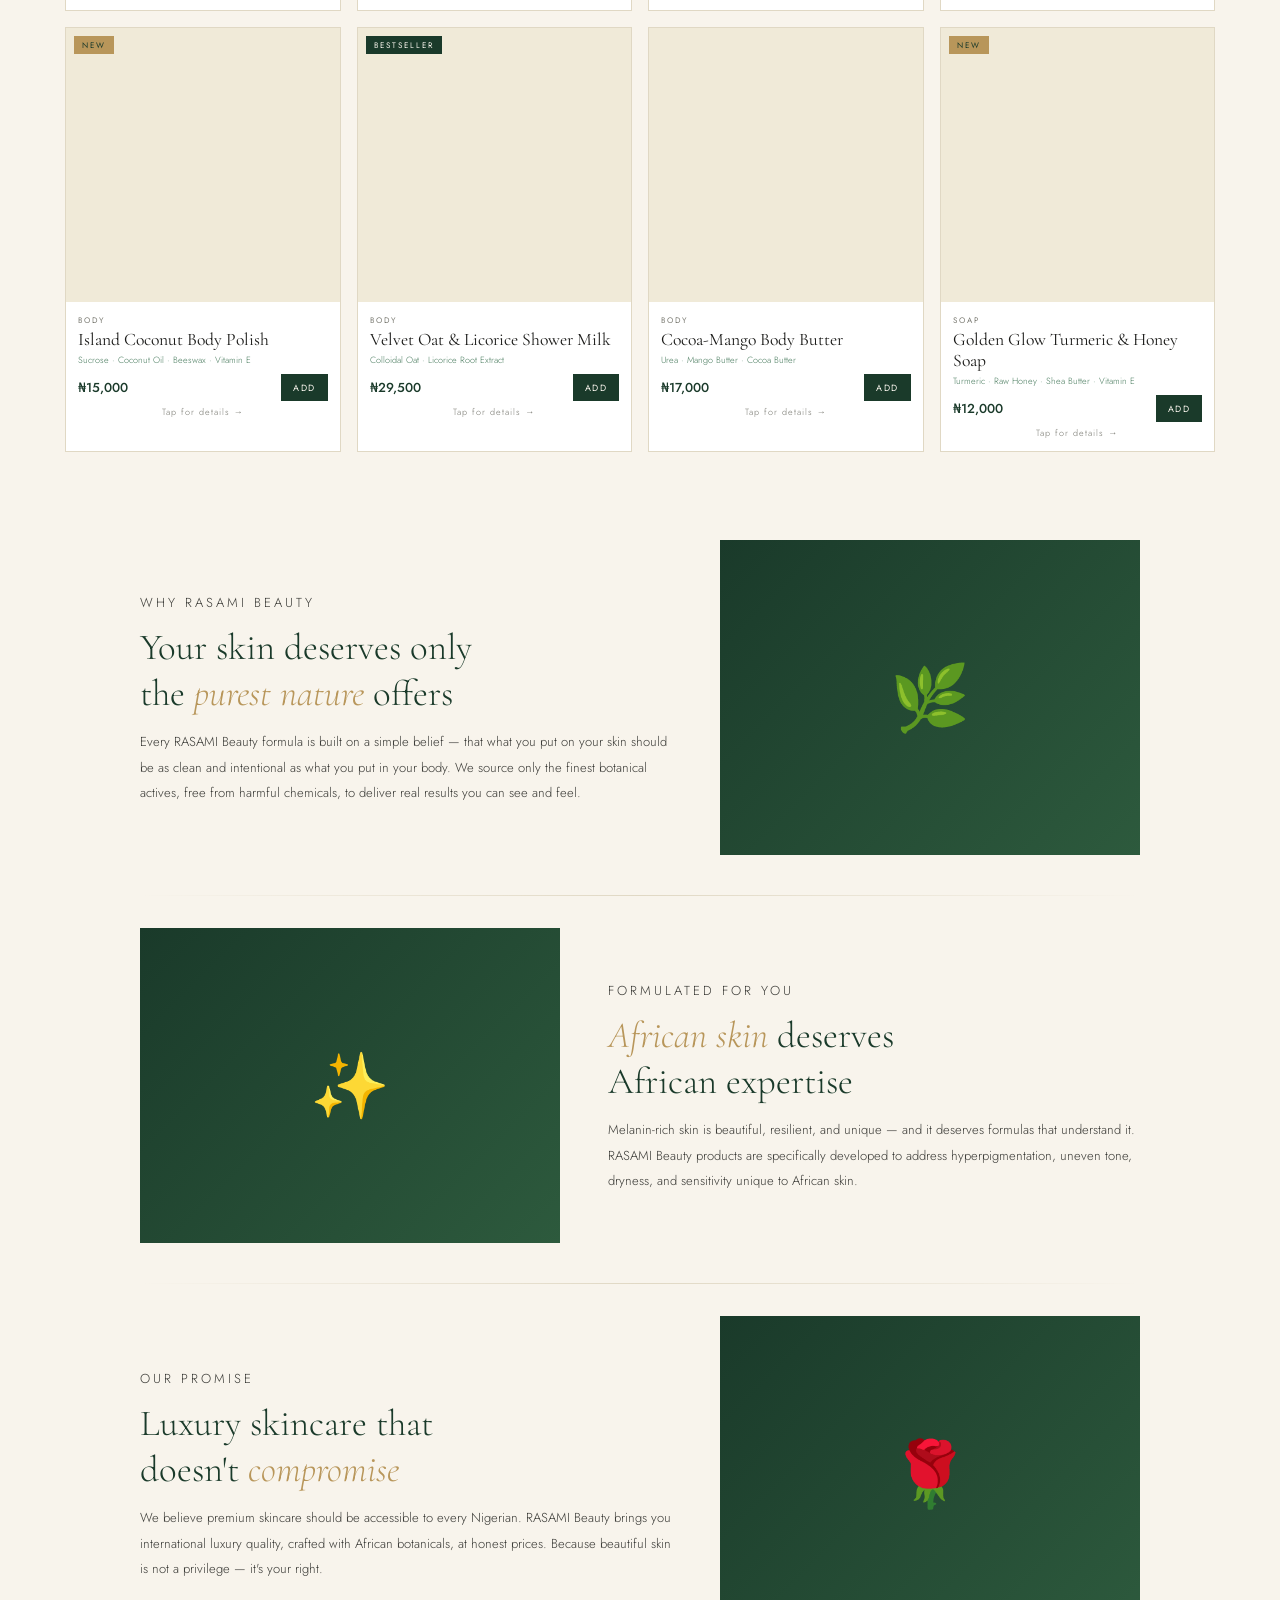
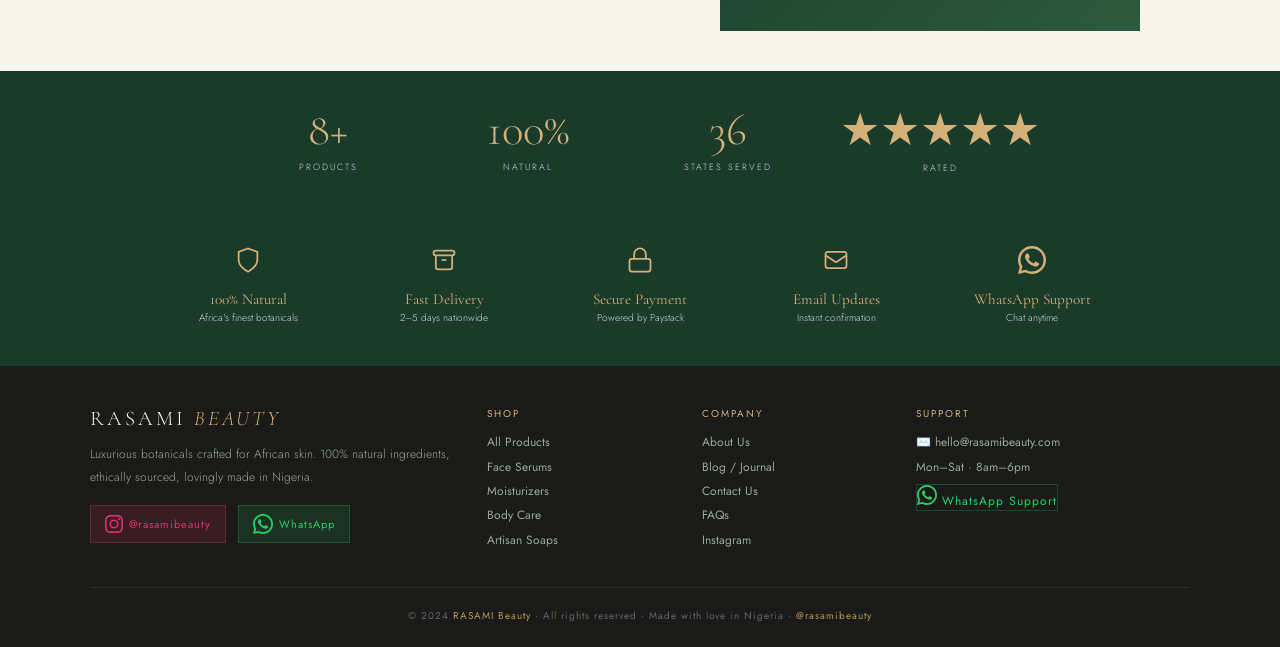
==== commit b40abf03: "Updated Video and Images" ====
--- a/index.html
+++ b/index.html
@@ -93,19 +93,14 @@
 <body>
 
 <section class="video-hero">
-  <div class="video-placeholder">
-    <div class="vp-ring vp-r1"></div><div class="vp-ring vp-r2"></div><div class="vp-ring vp-r3"></div>
-    <div class="vp-emojis">🌿🌹✨</div>
-  </div>
-  <!--
-  TO ADD YOUR VIDEO:
-  1. Upload to Cloudinary → copy the URL
-  2. Delete the video-placeholder div above
-  3. Uncomment and replace URL below:
   <video autoplay muted loop playsinline>
-    <source src="YOUR_CLOUDINARY_VIDEO_URL" type="video/mp4">
+    <source src="https://res.cloudinary.com/dcpelf8wx/video/upload/v1779450989/RASAMI_Website_Video_rt9jfm.mov" type="video/mp4">
+    <!-- Fallback -->
+    <div class="video-placeholder">
+      <div class="vp-ring vp-r1"></div><div class="vp-ring vp-r2"></div><div class="vp-ring vp-r3"></div>
+      <div class="vp-emojis">🌿🌹✨</div>
+    </div>
   </video>
-  -->
   <div class="hero-content">
     <span class="hero-tag">Natural Skincare · Made for African Skin</span>
     <h1>Reveal Your<br><em>Radiant Self</em></h1>
@@ -195,11 +190,26 @@
 
 <div class="features reveal">
   <div class="feat-grid">
-    <div><div class="fi">🌿</div><div class="feat-title">100% Natural</div><div class="feat-desc">Africa's finest botanicals</div></div>
-    <div><div class="fi">📦</div><div class="feat-title">Fast Delivery</div><div class="feat-desc">2–5 days nationwide</div></div>
-    <div><div class="fi">🔒</div><div class="feat-title">Secure Payment</div><div class="feat-desc">Powered by Paystack</div></div>
-    <div><div class="fi">✉️</div><div class="feat-title">Email Updates</div><div class="feat-desc">Instant confirmation</div></div>
-    <div><div class="fi">💬</div><div class="feat-title">WhatsApp Support</div><div class="feat-desc">Chat anytime</div></div>
+    <div>
+      <div class="fi"><svg viewBox="0 0 24 24" fill="none" stroke="var(--goldl)" stroke-width="1.5" style="width:28px;height:28px"><path d="M12 22s8-4 8-10V5l-8-3-8 3v7c0 6 8 10 8 10z"/></svg></div>
+      <div class="feat-title">100% Natural</div><div class="feat-desc">Africa's finest botanicals</div>
+    </div>
+    <div>
+      <div class="fi"><svg viewBox="0 0 24 24" fill="none" stroke="var(--goldl)" stroke-width="1.5" style="width:28px;height:28px"><path d="M5 8h14M5 8a2 2 0 01-2-2V6a2 2 0 012-2h14a2 2 0 012 2v0a2 2 0 01-2 2M5 8v10a2 2 0 002 2h10a2 2 0 002-2V8"/><path d="M10 12h4"/></svg></div>
+      <div class="feat-title">Fast Delivery</div><div class="feat-desc">2–5 days nationwide</div>
+    </div>
+    <div>
+      <div class="fi"><svg viewBox="0 0 24 24" fill="none" stroke="var(--goldl)" stroke-width="1.5" style="width:28px;height:28px"><rect x="3" y="11" width="18" height="11" rx="2"/><path d="M7 11V7a5 5 0 0110 0v4"/></svg></div>
+      <div class="feat-title">Secure Payment</div><div class="feat-desc">Powered by Paystack</div>
+    </div>
+    <div>
+      <div class="fi"><svg viewBox="0 0 24 24" fill="none" stroke="var(--goldl)" stroke-width="1.5" style="width:28px;height:28px"><path d="M3 8l7.89 5.26a2 2 0 002.22 0L21 8M5 19h14a2 2 0 002-2V7a2 2 0 00-2-2H5a2 2 0 00-2 2v10a2 2 0 002 2z"/></svg></div>
+      <div class="feat-title">Email Updates</div><div class="feat-desc">Instant confirmation</div>
+    </div>
+    <div>
+      <div class="fi"><svg viewBox="0 0 24 24" fill="var(--goldl)" style="width:28px;height:28px"><path d="M17.472 14.382c-.297-.149-1.758-.867-2.03-.967-.273-.099-.471-.148-.67.15-.197.297-.767.966-.94 1.164-.173.199-.347.223-.644.075-.297-.15-1.255-.463-2.39-1.475-.883-.788-1.48-1.761-1.653-2.059-.173-.297-.018-.458.13-.606.134-.133.298-.347.446-.52.149-.174.198-.298.298-.497.099-.198.05-.371-.025-.52-.075-.149-.669-1.612-.916-2.207-.242-.579-.487-.5-.669-.51-.173-.008-.371-.01-.57-.01-.198 0-.52.074-.792.372-.272.297-1.04 1.016-1.04 2.479 0 1.462 1.065 2.875 1.213 3.074.149.198 2.096 3.2 5.077 4.487.709.306 1.262.489 1.694.625.712.227 1.36.195 1.871.118.571-.085 1.758-.719 2.006-1.413.248-.694.248-1.289.173-1.413-.074-.124-.272-.198-.57-.347z"/><path d="M12 0C5.373 0 0 5.373 0 12c0 2.124.554 4.122 1.524 5.854L0 24l6.335-1.507A11.94 11.94 0 0012 24c6.627 0 12-5.373 12-12S18.627 0 12 0zm0 21.882a9.874 9.874 0 01-5.031-1.378l-.36-.214-3.732.888.917-3.636-.235-.374A9.861 9.861 0 012.118 12C2.118 6.533 6.533 2.118 12 2.118c5.467 0 9.882 4.415 9.882 9.882 0 5.467-4.415 9.882-9.882 9.882z"/></svg></div>
+      <div class="feat-title">WhatsApp Support</div><div class="feat-desc">Chat anytime</div>
+    </div>
   </div>
 </div>
 
--- a/assets/style.css
+++ b/assets/style.css
@@ -16,8 +16,10 @@
 
 /* ── NAV ── */
 nav{background:var(--gd);padding:0 1rem;display:flex;align-items:center;justify-content:space-between;height:60px;position:sticky;top:0;z-index:200}
-.nav-logo{font-family:'Cormorant Garamond',serif;font-size:17px;font-weight:300;color:var(--iv);letter-spacing:2px;text-transform:uppercase;flex-shrink:0}
-.nav-logo em{color:var(--goldl);font-style:italic}
+.nav-logo{display:flex;align-items:center;flex-shrink:0}
+.nav-logo-img{height:38px;width:auto;object-fit:contain;display:block}
+.nav-logo-text{font-family:'Cormorant Garamond',serif;font-size:17px;font-weight:300;color:var(--iv);letter-spacing:2px;text-transform:uppercase}
+.nav-logo-text em{color:var(--goldl);font-style:italic}
 .nav-links{display:none;gap:1.25rem;align-items:center}
 .nav-links.mob-open{display:flex;flex-direction:column;position:fixed;top:60px;left:0;right:0;background:var(--gd);padding:1.5rem;gap:1rem;z-index:250;border-top:1px solid rgba(255,255,255,.1)}
 .nl{color:rgba(248,244,236,.8);font-size:12px;letter-spacing:2px;text-transform:uppercase;font-weight:300;cursor:pointer;transition:color .2s;text-decoration:none;padding:.5rem 0;border-bottom:1px solid rgba(255,255,255,.08);width:100%;display:block}
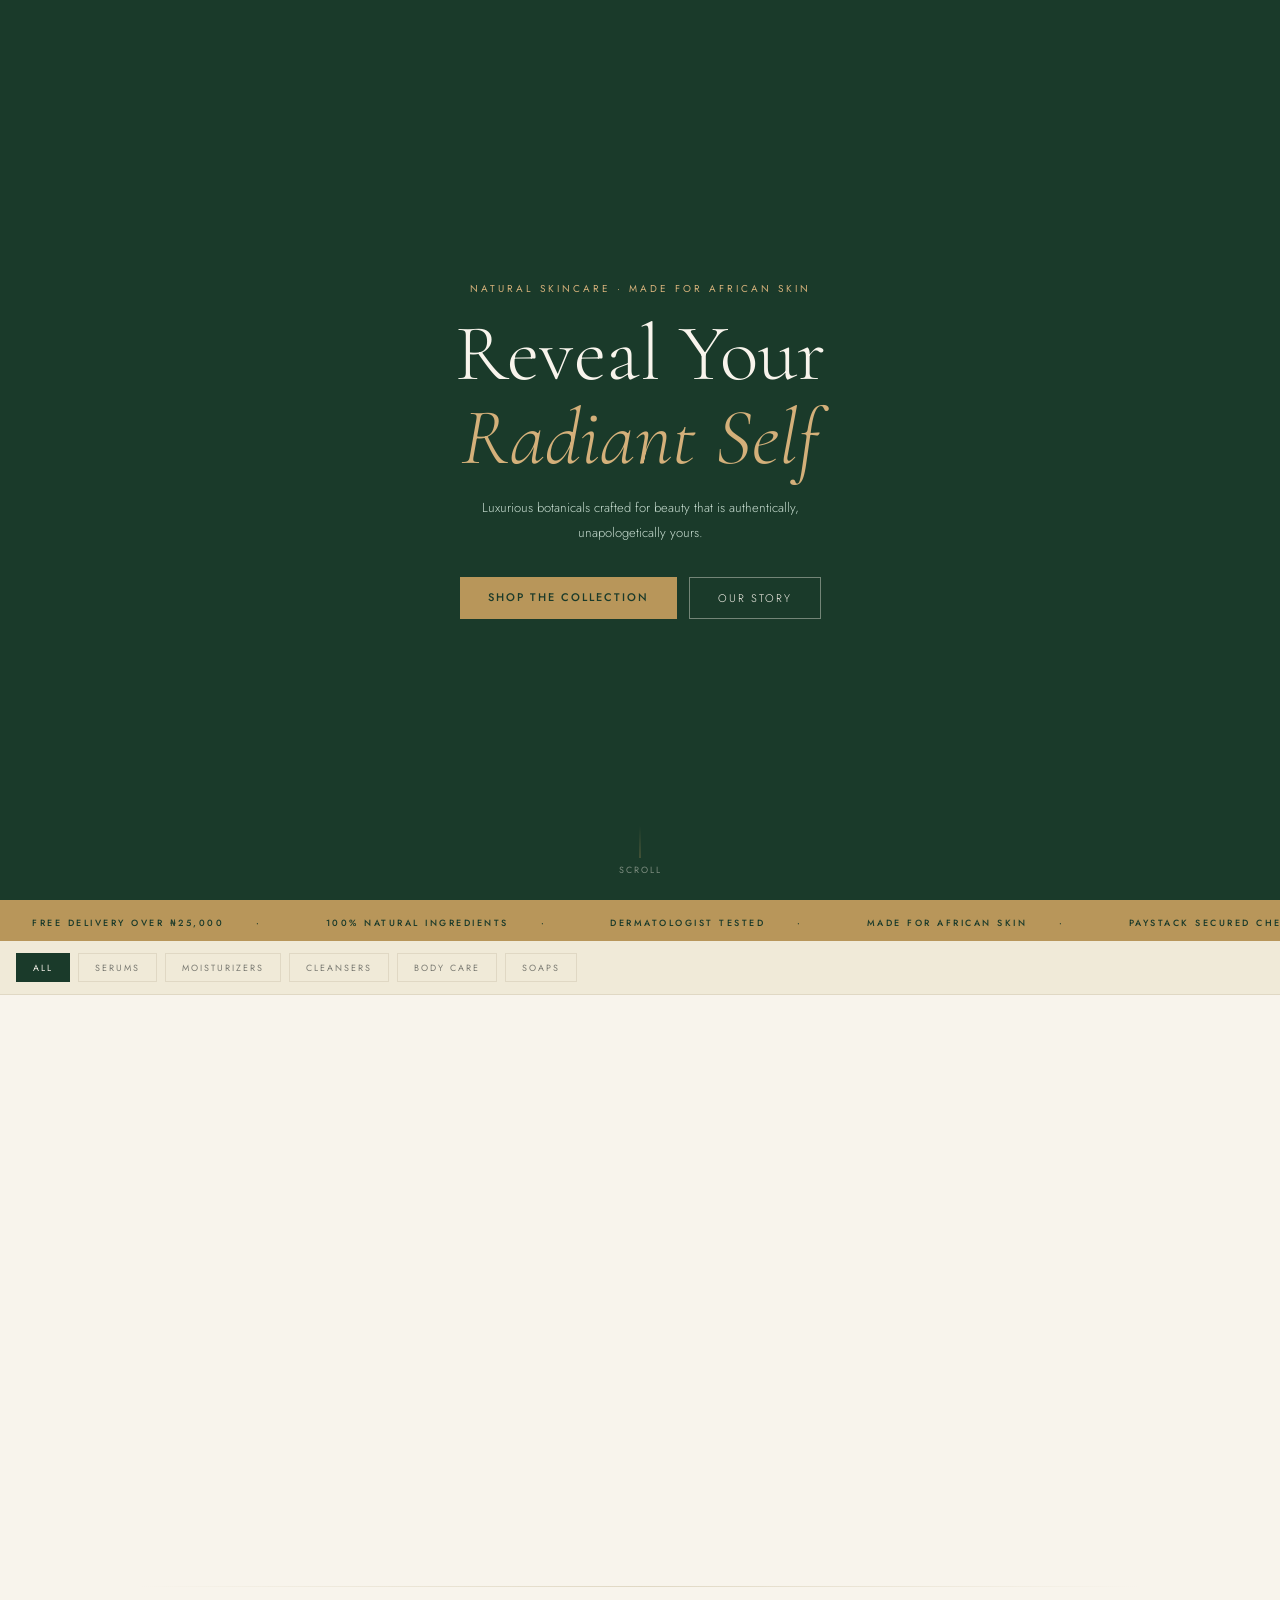
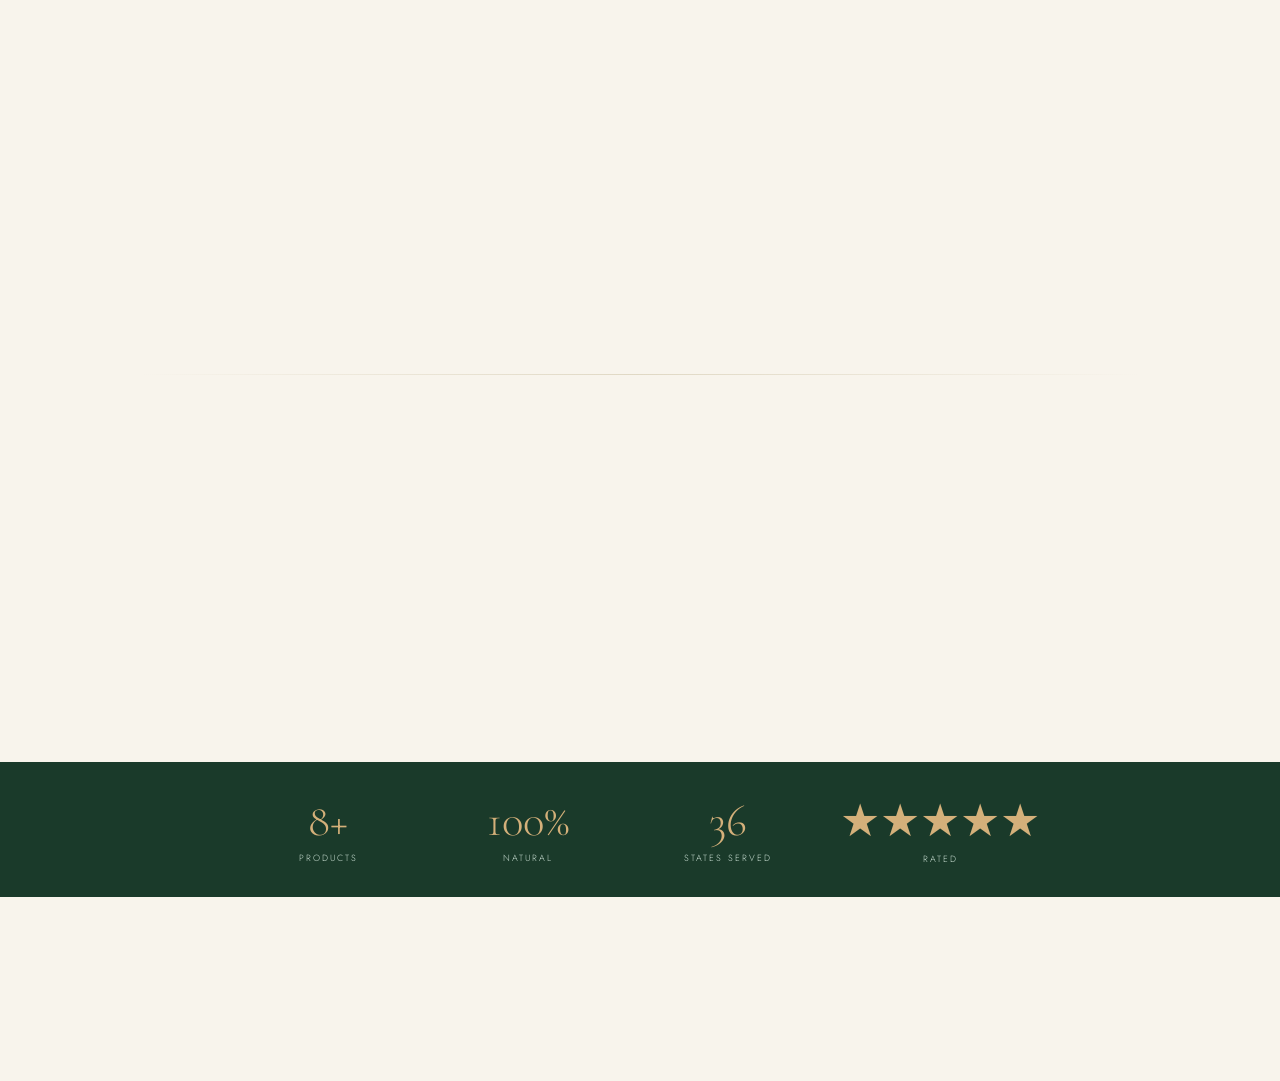
==== commit b9238a06: "Update video source URL for better quality" ====
--- a/index.html
+++ b/index.html
@@ -94,7 +94,7 @@
 
 <section class="video-hero">
   <video autoplay muted loop playsinline>
-    <source src="https://res.cloudinary.com/dcpelf8wx/video/upload/v1779450989/RASAMI_Website_Video_rt9jfm.mov" type="video/mp4">
+    <source src="https://res.cloudinary.com/dcpelf8wx/video/upload/q_auto,f_mp4/v1779450989/RASAMI_Website_Video_rt9jfm.mov" type="video/mp4">
     <!-- Fallback -->
     <div class="video-placeholder">
       <div class="vp-ring vp-r1"></div><div class="vp-ring vp-r2"></div><div class="vp-ring vp-r3"></div>
--- a/assets/style.css
+++ b/assets/style.css
@@ -17,7 +17,7 @@
 /* ── NAV ── */
 nav{background:var(--gd);padding:0 1rem;display:flex;align-items:center;justify-content:space-between;height:60px;position:sticky;top:0;z-index:200}
 .nav-logo{display:flex;align-items:center;flex-shrink:0}
-.nav-logo-img{height:38px;width:auto;object-fit:contain;display:block}
+.nav-logo-img{height:42px;width:42px;object-fit:cover;display:block;border-radius:50%;border:2px solid rgba(184,150,90,.4)}
 .nav-logo-text{font-family:'Cormorant Garamond',serif;font-size:17px;font-weight:300;color:var(--iv);letter-spacing:2px;text-transform:uppercase}
 .nav-logo-text em{color:var(--goldl);font-style:italic}
 .nav-links{display:none;gap:1.25rem;align-items:center}
